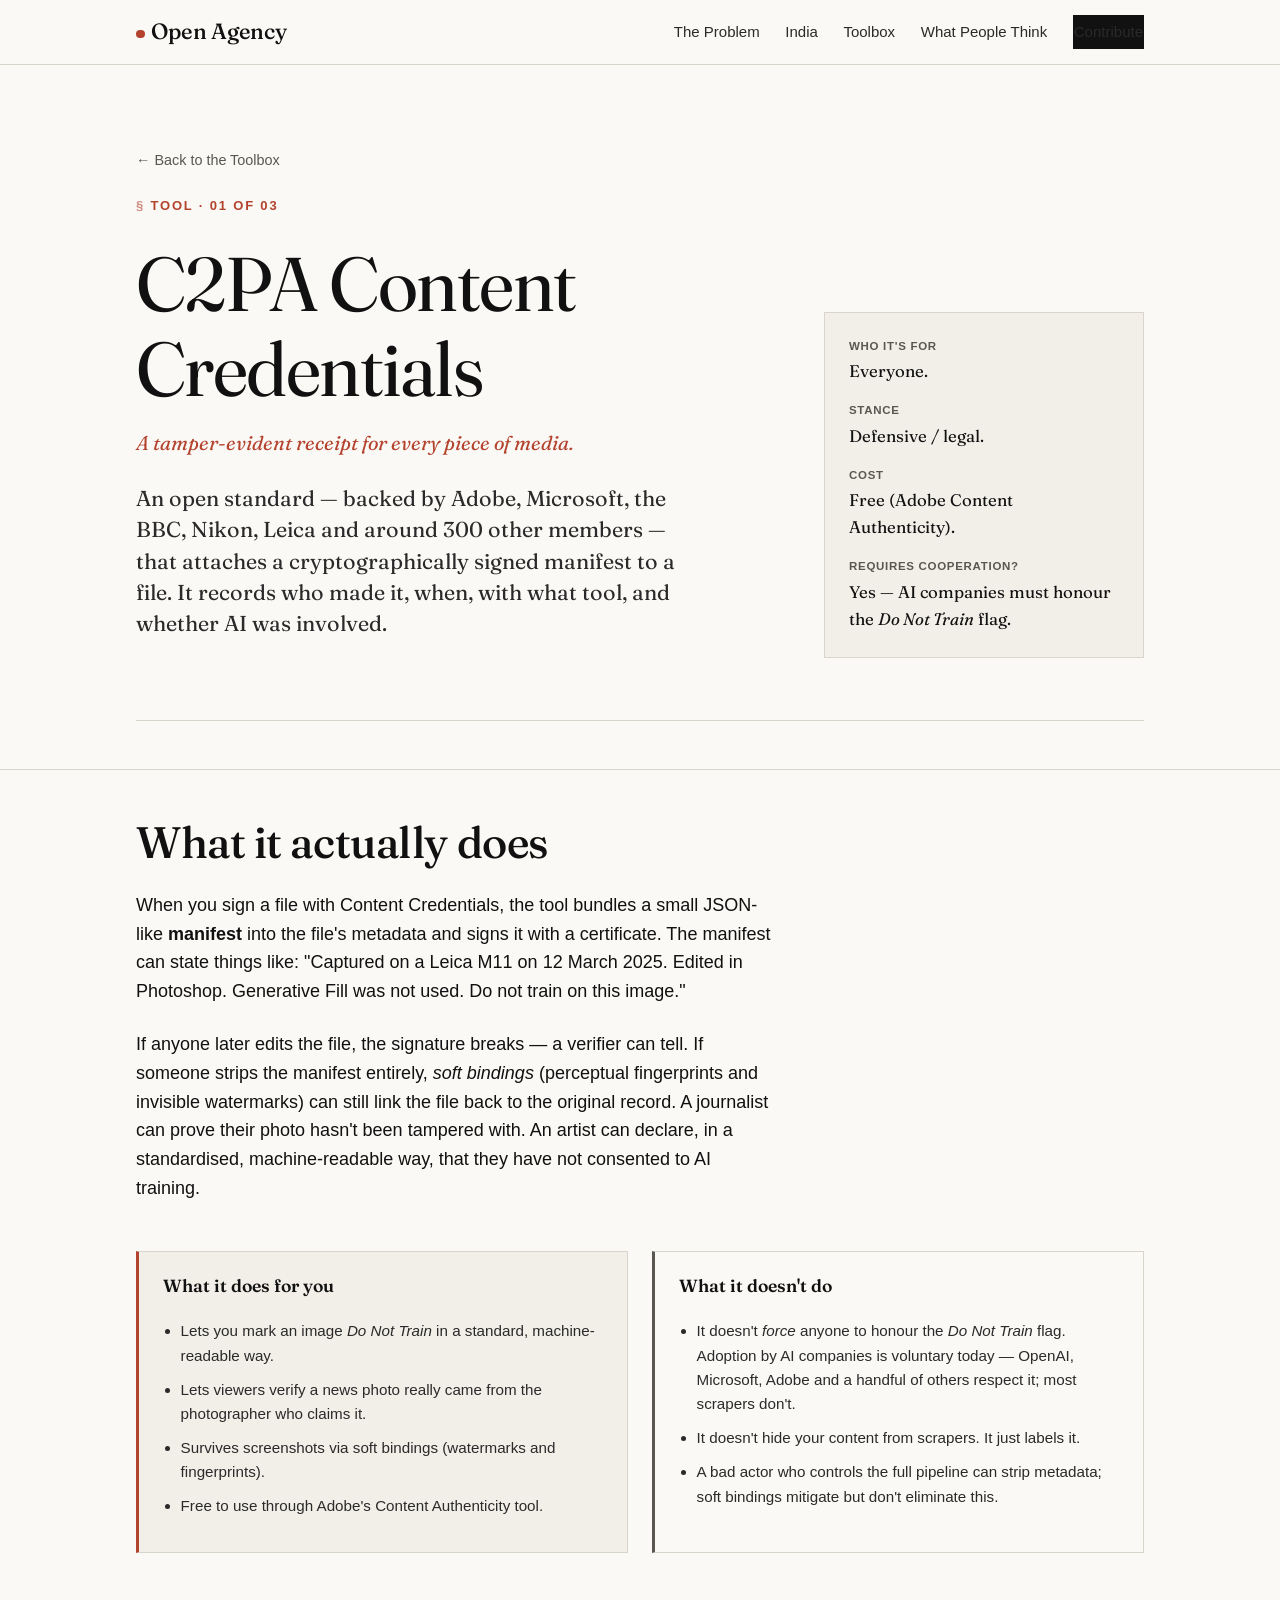
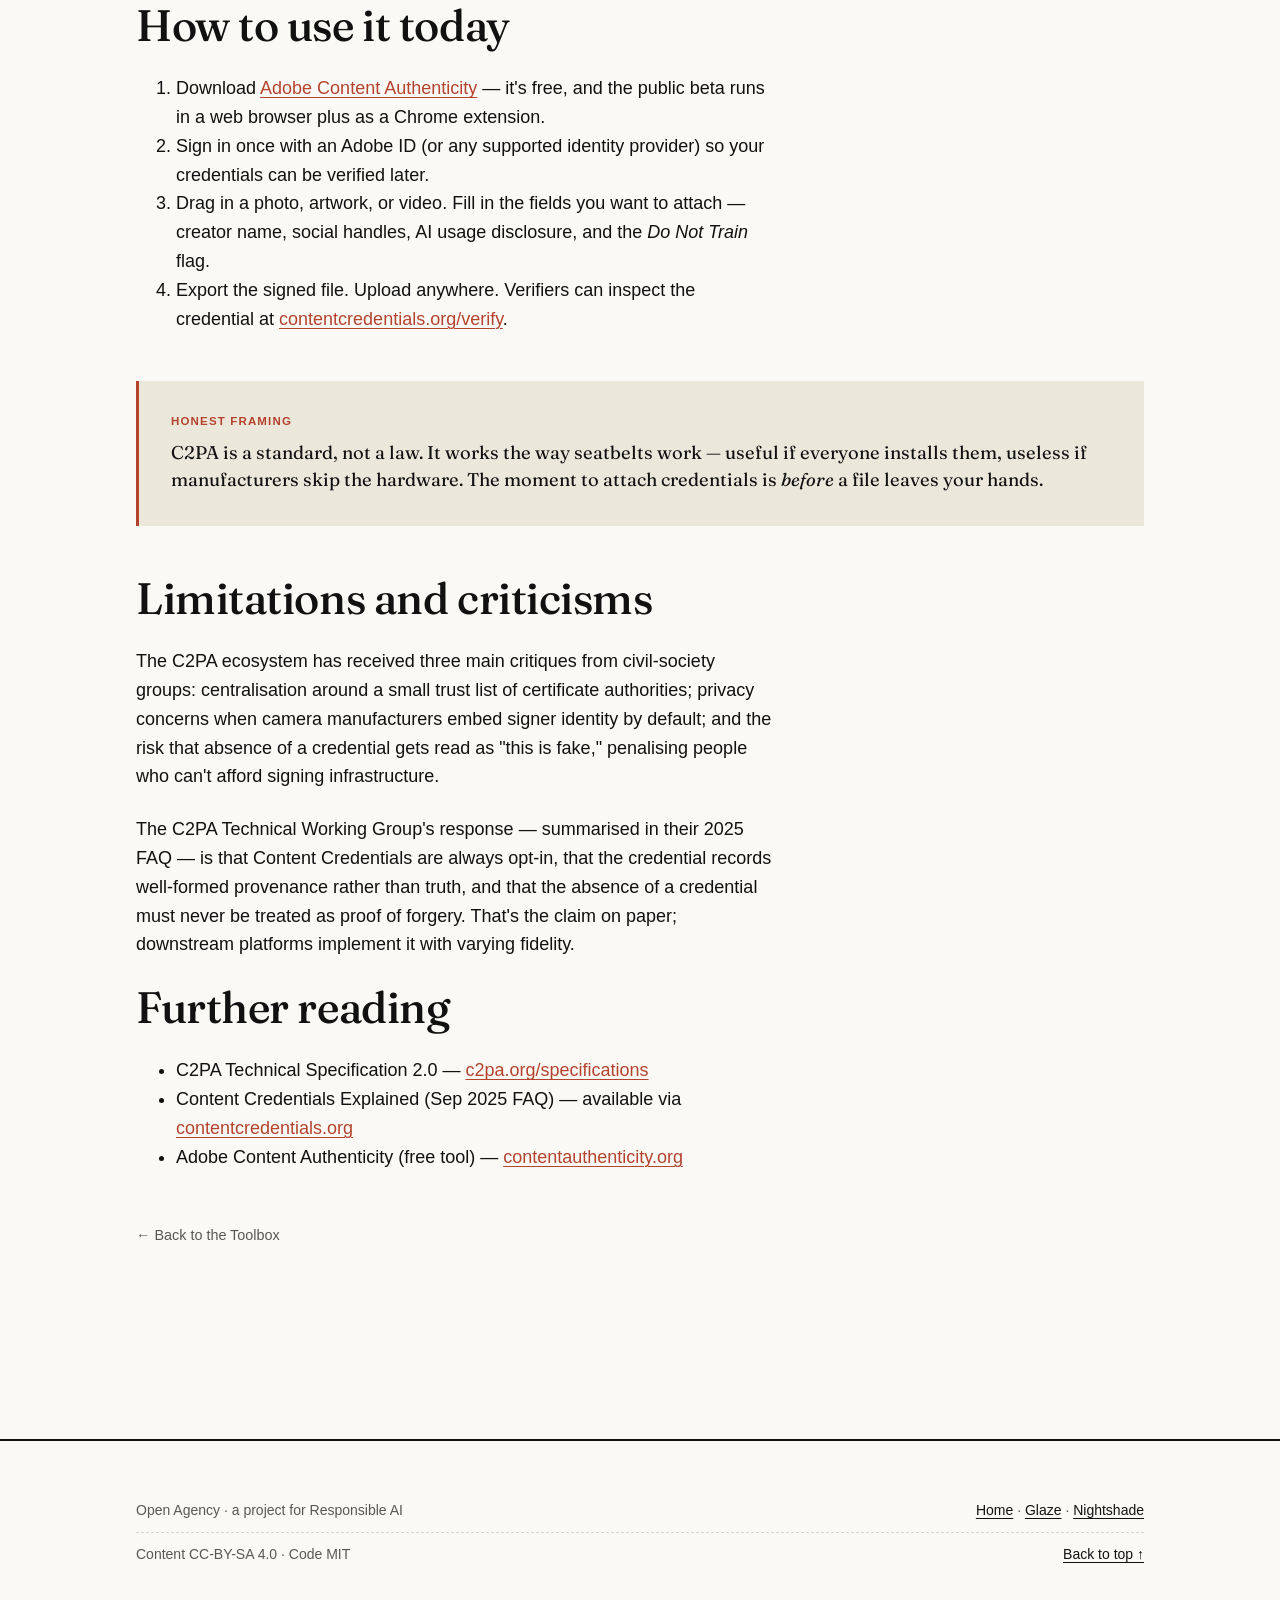
==== tools/c2pa.html @ 226316f7 "Website draft" ====
<!DOCTYPE html>
<html lang="en">
<head>
  <meta charset="UTF-8" />
  <meta name="viewport" content="width=device-width, initial-scale=1.0" />
  <title>C2PA — A tamper-evident receipt for every piece of media · Open Agency</title>
  <meta name="description" content="C2PA is an open standard for cryptographic content provenance. Here's what it does, what it doesn't, and how to use it." />
  <link rel="preconnect" href="https://fonts.googleapis.com" />
  <link rel="preconnect" href="https://fonts.gstatic.com" crossorigin />
  <link rel="stylesheet" href="https://fonts.googleapis.com/css2?family=Fraunces:ital,opsz,wght@0,9..144,300..700;1,9..144,300..700&display=swap" />
  <link rel="stylesheet" href="../assets/css/main.css" />
  <link rel="icon" href="data:image/svg+xml,%3Csvg xmlns='http://www.w3.org/2000/svg' viewBox='0 0 16 16'%3E%3Ccircle cx='8' cy='8' r='5' fill='%23B4432E'/%3E%3C/svg%3E" />
</head>
<body class="tool-page">
  <a href="#main" class="skip-link">Skip to main content</a>

  <header class="site-header">
    <div class="wrap">
      <a href="../index.html" class="logo">Open Agency</a>
      <nav class="site-nav" aria-label="Primary">
        <a href="../index.html#problem">The Problem</a>
        <a href="../index.html#india">India</a>
        <a href="../index.html#toolbox">Toolbox</a>
        <a href="../index.html#voices">What People Think</a>
        <a href="../index.html#contribute" class="btn">Contribute</a>
      </nav>
    </div>
  </header>

  <main id="main">
    <section class="hero">
      <div class="wrap">
        <a class="back-link" href="../index.html#toolbox">← Back to the Toolbox</a>

        <div class="tool-hero-grid">
          <div class="tool-hero">
            <p class="section-label">Tool · 01 of 03</p>
            <h1>C2PA Content Credentials</h1>
            <p class="tagline">A tamper-evident receipt for every piece of media.</p>
            <p class="sub">
              An open standard — backed by Adobe, Microsoft, the BBC, Nikon, Leica and around
              300 other members — that attaches a cryptographically signed manifest to a file.
              It records who made it, when, with what tool, and whether AI was involved.
            </p>
          </div>

          <dl class="meta">
            <dt>Who it's for</dt>
            <dd>Everyone.</dd>
            <dt>Stance</dt>
            <dd>Defensive / legal.</dd>
            <dt>Cost</dt>
            <dd>Free (Adobe Content Authenticity).</dd>
            <dt>Requires cooperation?</dt>
            <dd>Yes — AI companies must honour the <em>Do Not Train</em> flag.</dd>
          </dl>
        </div>
      </div>
    </section>

    <section class="section" style="padding-block: 3rem 4rem;">
      <div class="wrap">

        <h2>What it actually does</h2>
        <div class="prose">
          <p>
            When you sign a file with Content Credentials, the tool bundles a small JSON-like
            <strong>manifest</strong> into the file's metadata and signs it with a certificate.
            The manifest can state things like: "Captured on a Leica M11 on 12 March 2025. Edited
            in Photoshop. Generative Fill was not used. Do not train on this image."
          </p>
          <p>
            If anyone later edits the file, the signature breaks — a verifier can tell. If someone
            strips the manifest entirely, <em>soft bindings</em> (perceptual fingerprints and
            invisible watermarks) can still link the file back to the original record. A journalist
            can prove their photo hasn't been tampered with. An artist can declare, in a
            standardised, machine-readable way, that they have not consented to AI training.
          </p>
        </div>

        <div class="pros-cons">
          <section class="pros">
            <h4>What it does for you</h4>
            <ul>
              <li>Lets you mark an image <em>Do Not Train</em> in a standard, machine-readable way.</li>
              <li>Lets viewers verify a news photo really came from the photographer who claims it.</li>
              <li>Survives screenshots via soft bindings (watermarks and fingerprints).</li>
              <li>Free to use through Adobe's Content Authenticity tool.</li>
            </ul>
          </section>
          <section class="cons">
            <h4>What it doesn't do</h4>
            <ul>
              <li>It doesn't <em>force</em> anyone to honour the <em>Do Not Train</em> flag. Adoption by AI companies is voluntary today — OpenAI, Microsoft, Adobe and a handful of others respect it; most scrapers don't.</li>
              <li>It doesn't hide your content from scrapers. It just labels it.</li>
              <li>A bad actor who controls the full pipeline can strip metadata; soft bindings mitigate but don't eliminate this.</li>
            </ul>
          </section>
        </div>

        <h2 id="how" style="margin-top:3rem;">How to use it today</h2>
        <div class="prose">
          <ol>
            <li>
              Download <a href="https://contentauthenticity.org" rel="noopener">Adobe Content Authenticity</a>
              — it's free, and the public beta runs in a web browser plus as a Chrome extension.
            </li>
            <li>Sign in once with an Adobe ID (or any supported identity provider) so your credentials can be verified later.</li>
            <li>Drag in a photo, artwork, or video. Fill in the fields you want to attach — creator name, social handles, AI usage disclosure, and the <em>Do Not Train</em> flag.</li>
            <li>Export the signed file. Upload anywhere. Verifiers can inspect the credential at <a href="https://contentcredentials.org/verify" rel="noopener">contentcredentials.org/verify</a>.</li>
          </ol>
        </div>

        <div class="callout">
          <strong>Honest framing</strong>
          C2PA is a standard, not a law. It works the way seatbelts work — useful if everyone
          installs them, useless if manufacturers skip the hardware. The moment to attach
          credentials is <em>before</em> a file leaves your hands.
        </div>

        <h2>Limitations and criticisms</h2>
        <div class="prose">
          <p>
            The C2PA ecosystem has received three main critiques from civil-society groups:
            centralisation around a small trust list of certificate authorities; privacy concerns
            when camera manufacturers embed signer identity by default; and the risk that
            absence of a credential gets read as "this is fake," penalising people who can't
            afford signing infrastructure.
          </p>
          <p>
            The C2PA Technical Working Group's response — summarised in their 2025 FAQ — is
            that Content Credentials are always opt-in, that the credential records well-formed
            provenance rather than truth, and that the absence of a credential must never be
            treated as proof of forgery. That's the claim on paper; downstream platforms
            implement it with varying fidelity.
          </p>
        </div>

        <h2>Further reading</h2>
        <div class="prose">
          <ul>
            <li>C2PA Technical Specification 2.0 — <a href="https://c2pa.org/specifications/specifications/2.0/specs/C2PA_Specification.html" rel="noopener">c2pa.org/specifications</a></li>
            <li>Content Credentials Explained (Sep 2025 FAQ) — available via <a href="https://contentcredentials.org" rel="noopener">contentcredentials.org</a></li>
            <li>Adobe Content Authenticity (free tool) — <a href="https://contentauthenticity.org" rel="noopener">contentauthenticity.org</a></li>
          </ul>
        </div>

        <p style="margin-top:3rem;"><a class="back-link" href="../index.html#toolbox">← Back to the Toolbox</a></p>
      </div>
    </section>
  </main>

  <footer class="site-footer">
    <div class="wrap">
      <div>
        <span>Open Agency · a project for Responsible AI</span>
        <span><a href="../index.html">Home</a> · <a href="glaze.html">Glaze</a> · <a href="nightshade.html">Nightshade</a></span>
      </div>
      <div>
        <span>Content CC-BY-SA 4.0 · Code MIT</span>
        <a href="#">Back to top ↑</a>
      </div>
    </div>
  </footer>
</body>
</html>
---- assets/css/main.css ----
/* =========================================================
   Open Agency — main.css
   Paper-and-ink aesthetic. One accent. No gradients.
   ========================================================= */

/* ---------- Design tokens ---------- */
:root {
  --bg:           #FAF9F6;
  --ink:          #111111;
  --ink-soft:     #2a2a2a;
  --muted:        #5a5751;
  --rule:         #d9d5cd;
  --paper-2:      #F2EFE8;
  --paper-3:      #ECE7DB;

  --accent:       #B4432E;   /* muted red — commit */
  --accent-dark:  #8a3121;
  --accent-soft:  #f1dcd6;

  --ff-serif: "Fraunces", "EB Garamond", Georgia, "Times New Roman", serif;
  --ff-sans:  -apple-system, BlinkMacSystemFont, "Segoe UI", Roboto,
              "Helvetica Neue", Arial, sans-serif;
  --ff-mono:  ui-monospace, SFMono-Regular, Menlo, Consolas, monospace;

  --fs-body:   1.125rem;     /* 18px */
  --fs-small:  0.9375rem;
  --lh-body:   1.6;

  --maxw-prose: 40rem;
  --maxw-wide:  68rem;

  --s-1: .5rem;
  --s-2: 1rem;
  --s-3: 1.5rem;
  --s-4: 2rem;
  --s-5: 3rem;
  --s-6: 5rem;
  --s-7: 8rem;

  --radius: 2px;
  --border: 1px solid var(--rule);
}

/* ---------- Reset ---------- */
*, *::before, *::after { box-sizing: border-box; }
html { -webkit-text-size-adjust: 100%; scroll-behavior: smooth; }
@media (prefers-reduced-motion: reduce) { html { scroll-behavior: auto; } }
body { margin: 0; }
img, svg { display: block; max-width: 100%; height: auto; }
button { font: inherit; color: inherit; cursor: pointer; }
a { color: var(--accent); text-decoration: underline; text-underline-offset: 3px; text-decoration-thickness: 1px; }
a:hover { color: var(--accent-dark); text-decoration-thickness: 2px; }
:focus-visible { outline: 2px solid var(--accent); outline-offset: 3px; }

/* ---------- Base type ---------- */
body {
  background: var(--bg);
  color: var(--ink);
  font-family: var(--ff-sans);
  font-size: var(--fs-body);
  line-height: var(--lh-body);
  font-feature-settings: "kern", "liga", "ss01";
  -webkit-font-smoothing: antialiased;
  -moz-osx-font-smoothing: grayscale;
}

h1, h2, h3, h4 {
  font-family: var(--ff-serif);
  font-weight: 500;
  letter-spacing: -0.01em;
  line-height: 1.12;
  color: var(--ink);
  margin: 0 0 var(--s-3);
  text-wrap: balance;
}
h1 { font-size: clamp(2.5rem, 6vw, 4.75rem); font-weight: 400; letter-spacing: -0.02em; }
h2 { font-size: clamp(1.9rem, 3.5vw, 2.75rem); }
h3 { font-size: clamp(1.25rem, 2vw, 1.5rem); font-weight: 600; letter-spacing: 0; }
h4 { font-size: 1.0625rem; font-weight: 600; letter-spacing: 0.02em; text-transform: uppercase; color: var(--muted); }

p { margin: 0 0 var(--s-3); max-width: 40rem; }
p.lead {
  font-family: var(--ff-serif);
  font-size: clamp(1.25rem, 2.2vw, 1.5rem);
  line-height: 1.45;
  color: var(--ink-soft);
  font-weight: 400;
  max-width: 44rem;
}

strong { font-weight: 600; }
em { font-style: italic; }
small { font-size: var(--fs-small); color: var(--muted); }

blockquote {
  margin: var(--s-5) 0;
  padding: 0 0 0 var(--s-4);
  border-left: 3px solid var(--accent);
  font-family: var(--ff-serif);
  font-size: clamp(1.25rem, 2.4vw, 1.6rem);
  line-height: 1.35;
  font-style: italic;
  color: var(--ink);
  max-width: 44rem;
}
blockquote cite { display: block; margin-top: var(--s-2); font-size: var(--fs-small); font-style: normal; color: var(--muted); font-family: var(--ff-sans); }
blockquote cite::before { content: "— "; }

code, kbd, samp { font-family: var(--ff-mono); font-size: 0.95em; }
hr { border: 0; border-top: var(--border); margin: var(--s-6) 0; }

/* ---------- Layout ---------- */
.wrap { width: 100%; max-width: var(--maxw-wide); margin-inline: auto; padding-inline: clamp(1rem, 4vw, 2.5rem); }
.prose { max-width: var(--maxw-prose); }
.section { padding: var(--s-7) 0; border-top: var(--border); }
.section:first-of-type { border-top: 0; }
.section-label {
  font-family: var(--ff-sans);
  font-size: 0.8125rem;
  font-weight: 600;
  letter-spacing: 0.14em;
  text-transform: uppercase;
  color: var(--accent);
  margin-bottom: var(--s-3);
}
.section-label::before { content: "§ "; opacity: 0.6; }

/* ---------- Header ---------- */
.site-header {
  position: sticky; top: 0; z-index: 50;
  background: color-mix(in srgb, var(--bg) 94%, transparent);
  backdrop-filter: saturate(140%) blur(8px);
  -webkit-backdrop-filter: saturate(140%) blur(8px);
  border-bottom: var(--border);
}
.site-header .wrap { display: flex; align-items: center; justify-content: space-between; padding-block: .9rem; gap: var(--s-3); }
.logo {
  font-family: var(--ff-serif);
  font-size: 1.375rem;
  font-weight: 500;
  letter-spacing: -0.01em;
  color: var(--ink);
  text-decoration: none;
  display: inline-flex; align-items: baseline; gap: .4rem;
}
.logo::before {
  content: "";
  display: inline-block;
  width: .55rem; height: .55rem;
  background: var(--accent);
  transform: translateY(-1px);
  border-radius: 50%;
}
.site-nav { display: flex; align-items: center; gap: clamp(.8rem, 2vw, 1.6rem); }
.site-nav a {
  color: var(--ink-soft);
  text-decoration: none;
  font-size: 0.9375rem;
  font-weight: 500;
  padding: .25rem 0;
  position: relative;
}
.site-nav a:not(.btn):hover { color: var(--accent); }
.site-nav a:not(.btn):hover::after {
  content: ""; position: absolute; left: 0; right: 0; bottom: -2px;
  height: 1px; background: var(--accent);
}
.nav-toggle { display: none; background: none; border: 0; padding: .35rem; }
@media (max-width: 820px) {
  .site-nav a:not(.btn) { display: none; }
  .site-nav .btn { padding: .45rem .8rem; }
}

/* ---------- Buttons ---------- */
.btn {
  display: inline-flex; align-items: center; gap: .5rem;
  background: var(--ink);
  color: var(--bg);
  padding: .7rem 1.1rem;
  text-decoration: none;
  font-weight: 500;
  font-size: .95rem;
  border: 1px solid var(--ink);
  transition: background .15s, color .15s, transform .15s;
}
.btn:hover { background: var(--accent); border-color: var(--accent); color: var(--bg); }
.btn.ghost { background: transparent; color: var(--ink); }
.btn.ghost:hover { background: var(--ink); color: var(--bg); }
.btn .arrow { transition: transform .2s; }
.btn:hover .arrow { transform: translateX(3px); }

/* ---------- Hero ---------- */
.hero { padding: clamp(4rem, 10vh, 7rem) 0 var(--s-7); }
.hero-grid {
  display: grid;
  grid-template-columns: 1.2fr 1fr;
  gap: var(--s-6);
  align-items: center;
}
@media (max-width: 900px) {
  .hero-grid { grid-template-columns: 1fr; gap: var(--s-5); }
}
.hero h1 { margin-bottom: var(--s-4); }
.hero h1 em { color: var(--accent); font-style: italic; font-variation-settings: "opsz" 144; }
.hero .sub {
  font-family: var(--ff-serif);
  font-size: clamp(1.1rem, 2vw, 1.35rem);
  line-height: 1.45;
  color: var(--ink-soft);
  max-width: 34rem;
  margin-bottom: var(--s-4);
}
.hero-ctas { display: flex; gap: var(--s-2); flex-wrap: wrap; margin-top: var(--s-4); }

/* Hero visual: dissolving portrait */
.hero-visual {
  aspect-ratio: 4/5;
  width: 100%;
  position: relative;
  overflow: hidden;
  border: var(--border);
  background: var(--paper-2);
}
.hero-visual svg { width: 100%; height: 100%; }
.hero-caption {
  font-size: .8125rem;
  color: var(--muted);
  margin-top: var(--s-2);
  font-style: italic;
  text-align: right;
}

/* Micro-strip below the fold */
.microstrip {
  border-top: var(--border);
  padding: .9rem 0;
  font-size: .875rem;
  color: var(--muted);
  display: flex; justify-content: space-between; align-items: center; gap: var(--s-3);
  flex-wrap: wrap;
}
.microstrip a { color: var(--ink); }

/* ---------- Problem cards ---------- */
.cards {
  display: grid;
  grid-template-columns: repeat(auto-fit, minmax(280px, 1fr));
  gap: 0;
  margin-top: var(--s-5);
  border-top: var(--border);
  border-left: var(--border);
}
.card {
  padding: var(--s-4) var(--s-4);
  border-right: var(--border);
  border-bottom: var(--border);
  background: var(--bg);
  display: flex; flex-direction: column;
  min-height: 22rem;
}
.card .card-num {
  font-family: var(--ff-serif);
  font-size: .875rem;
  color: var(--accent);
  margin-bottom: var(--s-3);
  letter-spacing: 0.08em;
}
.card h3 { font-family: var(--ff-serif); font-size: 1.45rem; font-weight: 500; letter-spacing: -0.01em; text-transform: none; color: var(--ink); }
.card p { font-size: 1rem; line-height: 1.55; color: var(--ink-soft); }
.card .example {
  margin-top: auto;
  padding-top: var(--s-3);
  border-top: 1px dashed var(--rule);
  font-size: .875rem;
  color: var(--muted);
  font-style: italic;
}

/* ---------- India section ---------- */
.regtable-wrap { overflow-x: auto; margin-top: var(--s-4); border: var(--border); background: var(--bg); }
.regtable { width: 100%; border-collapse: collapse; font-size: .9375rem; }
.regtable th, .regtable td { padding: .85rem 1rem; text-align: left; vertical-align: top; border-bottom: var(--border); }
.regtable thead { background: var(--paper-2); }
.regtable th { font-family: var(--ff-sans); font-weight: 600; text-transform: uppercase; letter-spacing: 0.06em; font-size: .78rem; color: var(--muted); }
.regtable tr:last-child td { border-bottom: 0; }
.regtable td:first-child { font-family: var(--ff-serif); font-weight: 500; color: var(--ink); font-size: 1.05rem; }
.regtable .highlight { background: var(--accent-soft); }

.mini-cards { display: grid; grid-template-columns: repeat(auto-fit, minmax(240px, 1fr)); gap: var(--s-3); margin-top: var(--s-4); }
.mini-card { padding: var(--s-3); border: var(--border); background: var(--paper-2); }
.mini-card h4 { margin-bottom: .5rem; color: var(--accent); text-transform: none; letter-spacing: 0; font-family: var(--ff-serif); font-size: 1.05rem; font-weight: 600; }
.mini-card p { font-size: .9375rem; margin: 0; color: var(--ink-soft); }

/* ---------- Toolbox ---------- */
.tool-cards {
  display: grid;
  grid-template-columns: repeat(3, 1fr);
  gap: var(--s-3);
  margin-top: var(--s-5);
}
@media (max-width: 900px) { .tool-cards { grid-template-columns: 1fr; } }
.tool-card {
  background: var(--bg);
  border: var(--border);
  padding: var(--s-4);
  display: flex; flex-direction: column;
  min-height: 26rem;
  position: relative;
  text-decoration: none;
  color: var(--ink);
  transition: transform .2s, border-color .2s;
}
.tool-card:hover { transform: translateY(-2px); border-color: var(--accent); }
.tool-card .tool-name {
  font-family: var(--ff-serif);
  font-size: 1.75rem;
  font-weight: 500;
  margin: var(--s-3) 0 .5rem;
}
.tool-card .tagline { font-style: italic; color: var(--accent); margin-bottom: var(--s-3); font-family: var(--ff-serif); font-size: 1.05rem; line-height: 1.35; }
.tool-card p { font-size: .95rem; color: var(--ink-soft); flex: 1; }
.tool-card .read-more { margin-top: var(--s-3); font-weight: 500; color: var(--ink); text-decoration: none; display: inline-flex; align-items: center; gap: .35rem; }
.tool-card:hover .read-more { color: var(--accent); }
.tool-card .read-more .arrow { transition: transform .2s; }
.tool-card:hover .read-more .arrow { transform: translateX(3px); }
.tool-card .icon { width: 48px; height: 48px; color: var(--accent); }

/* Comparison table */
.compare-wrap { overflow-x: auto; margin-top: var(--s-5); border: var(--border); background: var(--bg); }
.compare { width: 100%; border-collapse: collapse; font-size: .9375rem; min-width: 640px; }
.compare th, .compare td { padding: .85rem 1rem; text-align: left; border-bottom: var(--border); vertical-align: top; }
.compare thead { background: var(--paper-2); }
.compare th:first-child { background: var(--bg); }
.compare th { font-family: var(--ff-serif); font-size: 1.05rem; font-weight: 500; color: var(--ink); }
.compare td:first-child, .compare th:first-child { font-weight: 600; color: var(--muted); font-family: var(--ff-sans); font-size: .8125rem; text-transform: uppercase; letter-spacing: 0.06em; }
.compare tr:last-child td { border-bottom: 0; }

/* ---------- Simulator ---------- */
.sim {
  margin-top: var(--s-5);
  border: var(--border);
  background: var(--bg);
}
.sim-panels { display: grid; grid-template-columns: 1fr 1fr; gap: 0; }
@media (max-width: 760px) { .sim-panels { grid-template-columns: 1fr; } }
.sim-panel { padding: var(--s-3); border-right: var(--border); }
.sim-panel:last-child { border-right: 0; border-left: var(--border); margin-left: -1px; }
@media (max-width: 760px) {
  .sim-panel { border-right: 0; border-bottom: var(--border); }
  .sim-panel:last-child { border-bottom: 0; border-left: 0; margin-left: 0; }
}
.sim-panel h3 {
  font-family: var(--ff-sans);
  font-size: .8125rem;
  font-weight: 700;
  text-transform: uppercase;
  letter-spacing: 0.1em;
  color: var(--muted);
  margin-bottom: var(--s-2);
}
.sim-panel.protected h3 { color: var(--accent); }
.sim-canvas-wrap {
  aspect-ratio: 1/1;
  background: var(--paper-3);
  position: relative;
  overflow: hidden;
  border: 1px solid var(--rule);
}
.sim-canvas-wrap canvas { width: 100%; height: 100%; display: block; }
.sim-terminal {
  margin-top: var(--s-2);
  background: #0e0e0e;
  color: #d5d3cc;
  padding: .85rem 1rem;
  font-family: var(--ff-mono);
  font-size: .8125rem;
  line-height: 1.55;
  min-height: 9rem;
  border: 1px solid #2a2a28;
}
.sim-terminal .prompt { color: #6a8f75; }
.sim-terminal .ok { color: #9ad28e; }
.sim-terminal .warn { color: #e8b260; }
.sim-terminal .bad { color: #e67a6a; }
.sim-terminal .mute { color: #7a7870; }
.sim-terminal .flag {
  display: inline-block; padding: 1px 6px;
  background: #2a2a28; border-radius: 2px;
  margin-right: .3rem;
}
.sim-controls {
  padding: var(--s-3);
  border-top: var(--border);
  display: flex; gap: var(--s-2); flex-wrap: wrap; align-items: center;
  background: var(--paper-2);
}
.sim-controls .sim-note { margin-left: auto; font-size: .8125rem; color: var(--muted); font-style: italic; }
.sim-controls input[type="file"] {
  font: inherit; font-size: .875rem;
}
.sim-controls input[type="file"]::file-selector-button {
  background: var(--bg); color: var(--ink);
  border: 1px solid var(--ink);
  padding: .5rem .9rem;
  margin-right: .75rem;
  cursor: pointer;
  font-family: inherit;
}
.sim-controls input[type="file"]::file-selector-button:hover { background: var(--ink); color: var(--bg); }

/* ---------- Survey / stats ---------- */
.stat-grid {
  display: grid;
  grid-template-columns: repeat(3, 1fr);
  gap: 0;
  margin-top: var(--s-5);
  border-top: var(--border);
  border-left: var(--border);
}
@media (max-width: 780px) { .stat-grid { grid-template-columns: repeat(2, 1fr); } }
@media (max-width: 460px) { .stat-grid { grid-template-columns: 1fr; } }
.stat {
  padding: var(--s-4);
  border-right: var(--border);
  border-bottom: var(--border);
}
.stat .num {
  font-family: var(--ff-serif);
  font-size: clamp(3rem, 7vw, 5rem);
  font-weight: 300;
  line-height: 1;
  color: var(--accent);
  letter-spacing: -0.03em;
}
.stat .num .pct { font-size: 0.55em; color: var(--accent-dark); margin-left: 2px; }
.stat .desc { margin-top: var(--s-2); font-size: .95rem; color: var(--ink-soft); max-width: none; }

.quotes { display: grid; grid-template-columns: repeat(auto-fit, minmax(280px, 1fr)); gap: var(--s-4); margin-top: var(--s-5); }
.quotes blockquote { margin: 0; padding: var(--s-3); border-left: 2px solid var(--accent); background: var(--paper-2); font-size: 1.1rem; }

details.methodology {
  margin-top: var(--s-5);
  border: var(--border);
  padding: 0 var(--s-3);
}
details.methodology summary {
  padding: var(--s-3) 0;
  cursor: pointer;
  font-weight: 500;
  list-style: none;
  display: flex; align-items: center; justify-content: space-between;
}
details.methodology summary::-webkit-details-marker { display: none; }
details.methodology summary::after { content: "+"; font-size: 1.4rem; line-height: 1; }
details.methodology[open] summary::after { content: "−"; }
details.methodology[open] { padding-bottom: var(--s-3); }

/* ---------- Contribute ---------- */
.contrib-cols { display: grid; grid-template-columns: repeat(3, 1fr); gap: 0; margin-top: var(--s-5); border-left: var(--border); border-top: var(--border); }
@media (max-width: 780px) { .contrib-cols { grid-template-columns: 1fr; } }
.contrib-col { padding: var(--s-4); border-right: var(--border); border-bottom: var(--border); }
.contrib-col h3 {
  font-family: var(--ff-serif);
  font-size: 1.35rem; font-weight: 500;
  color: var(--ink); text-transform: none; letter-spacing: -0.01em;
  display: flex; align-items: baseline; gap: .6rem;
}
.contrib-col h3 .num { color: var(--accent); font-size: 1rem; }
.contrib-col p { font-size: .95rem; color: var(--ink-soft); }

.contrib-cta { text-align: center; margin-top: var(--s-5); }
.contrib-cta .btn { padding: 1rem 2rem; font-size: 1.05rem; }
.smallprint { text-align: center; font-size: .8125rem; color: var(--muted); margin-top: var(--s-3); font-style: italic; }

/* ---------- Footer ---------- */
.site-footer {
  border-top: 2px solid var(--ink);
  padding: var(--s-5) 0 var(--s-4);
  margin-top: var(--s-6);
  background: var(--bg);
}
.site-footer .wrap > div { padding: .65rem 0; border-bottom: 1px dashed var(--rule); font-size: .875rem; color: var(--muted); display: flex; gap: var(--s-3); flex-wrap: wrap; justify-content: space-between; }
.site-footer .wrap > div:last-child { border-bottom: 0; }
.site-footer a { color: var(--ink); }

/* ---------- Tool deep-dive page chrome ---------- */
.tool-page .hero { padding-block: var(--s-6) var(--s-5); }
.tool-page .tool-hero-grid {
  display: grid; grid-template-columns: 2fr 1fr; gap: var(--s-5); align-items: end;
  border-bottom: var(--border); padding-bottom: var(--s-5);
}
@media (max-width: 800px) { .tool-page .tool-hero-grid { grid-template-columns: 1fr; } }
.tool-page .tool-hero h1 { margin-bottom: var(--s-2); }
.tool-page .tool-hero .tagline { font-style: italic; color: var(--accent); font-family: var(--ff-serif); font-size: 1.25rem; margin-bottom: var(--s-3); }
.tool-page .meta { font-size: .875rem; color: var(--muted); border: var(--border); padding: var(--s-3); background: var(--paper-2); }
.tool-page .meta dt { font-weight: 600; text-transform: uppercase; letter-spacing: 0.06em; font-size: .72rem; color: var(--muted); margin-top: var(--s-2); }
.tool-page .meta dt:first-of-type { margin-top: 0; }
.tool-page .meta dd { margin: .2rem 0 0; font-family: var(--ff-serif); font-size: 1.05rem; color: var(--ink); }

.pros-cons { display: grid; grid-template-columns: 1fr 1fr; gap: var(--s-3); margin: var(--s-5) 0; }
@media (max-width: 720px) { .pros-cons { grid-template-columns: 1fr; } }
.pros-cons section { padding: var(--s-3); border: var(--border); }
.pros-cons .pros { border-left: 3px solid var(--accent); background: var(--paper-2); }
.pros-cons .cons { border-left: 3px solid var(--muted); background: var(--bg); }
.pros-cons h4 { text-transform: none; letter-spacing: 0; font-family: var(--ff-serif); font-size: 1.1rem; color: var(--ink); }
.pros-cons ul { padding-left: 1.1rem; margin: 0; }
.pros-cons li { margin-bottom: .6rem; font-size: .95rem; color: var(--ink-soft); }

.callout {
  margin: var(--s-5) 0;
  padding: var(--s-4);
  background: var(--paper-3);
  border-left: 3px solid var(--accent);
  font-family: var(--ff-serif);
  font-size: 1.15rem;
  line-height: 1.5;
}
.callout strong { font-family: var(--ff-sans); font-size: .72rem; text-transform: uppercase; letter-spacing: 0.1em; color: var(--accent); display: block; margin-bottom: .5rem; font-weight: 700; }

.back-link { display: inline-flex; align-items: center; gap: .4rem; font-size: .9rem; color: var(--muted); text-decoration: none; margin-bottom: var(--s-3); }
.back-link:hover { color: var(--accent); }

/* ---------- Accessibility helpers ---------- */
.visually-hidden {
  position: absolute; width: 1px; height: 1px; padding: 0; margin: -1px;
  overflow: hidden; clip: rect(0,0,0,0); white-space: nowrap; border: 0;
}
.skip-link {
  position: absolute; left: -9999px; top: 0;
  background: var(--ink); color: var(--bg); padding: .6rem 1rem; z-index: 100;
}
.skip-link:focus { left: .5rem; top: .5rem; }

/* ---------- Reveal-on-scroll (progressive enhancement) ---------- */
@media (prefers-reduced-motion: no-preference) {
  .reveal { opacity: 0; transform: translateY(12px); transition: opacity .6s ease, transform .6s ease; }
  .reveal.in { opacity: 1; transform: none; }
}
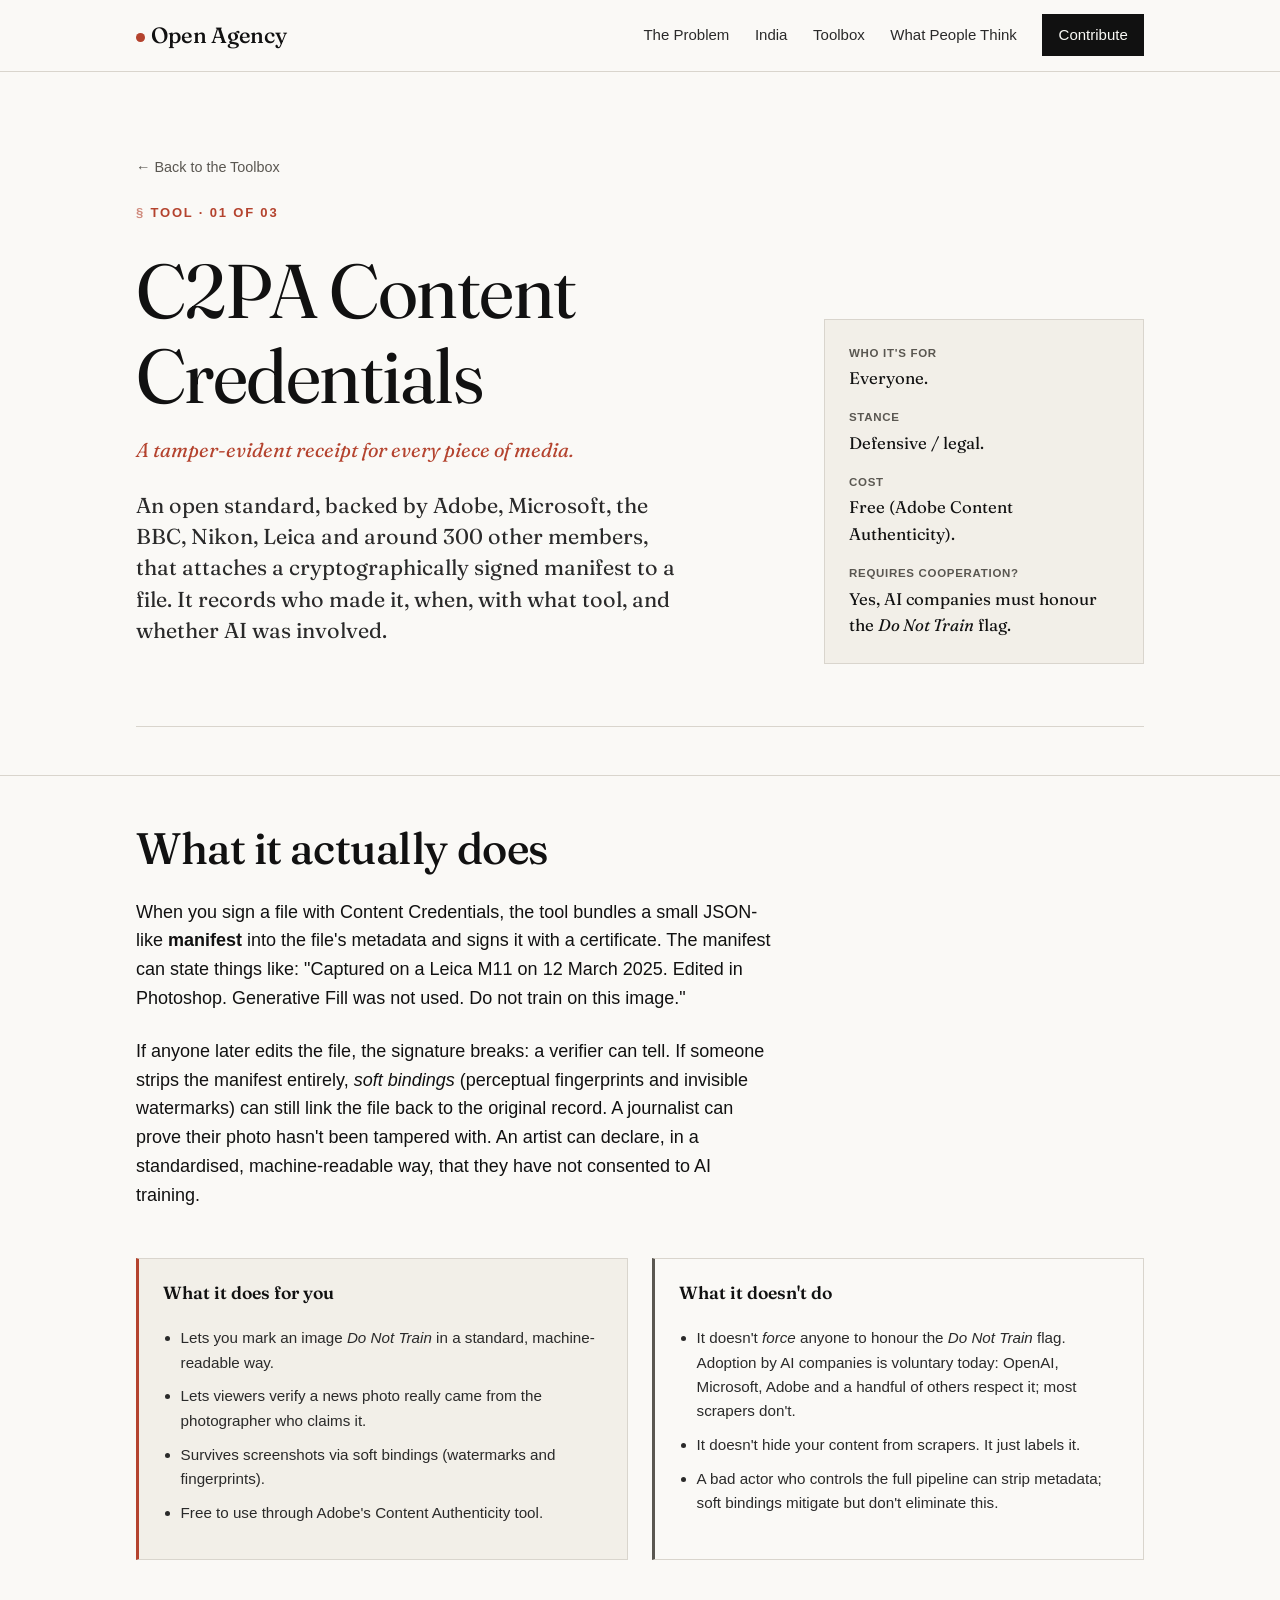
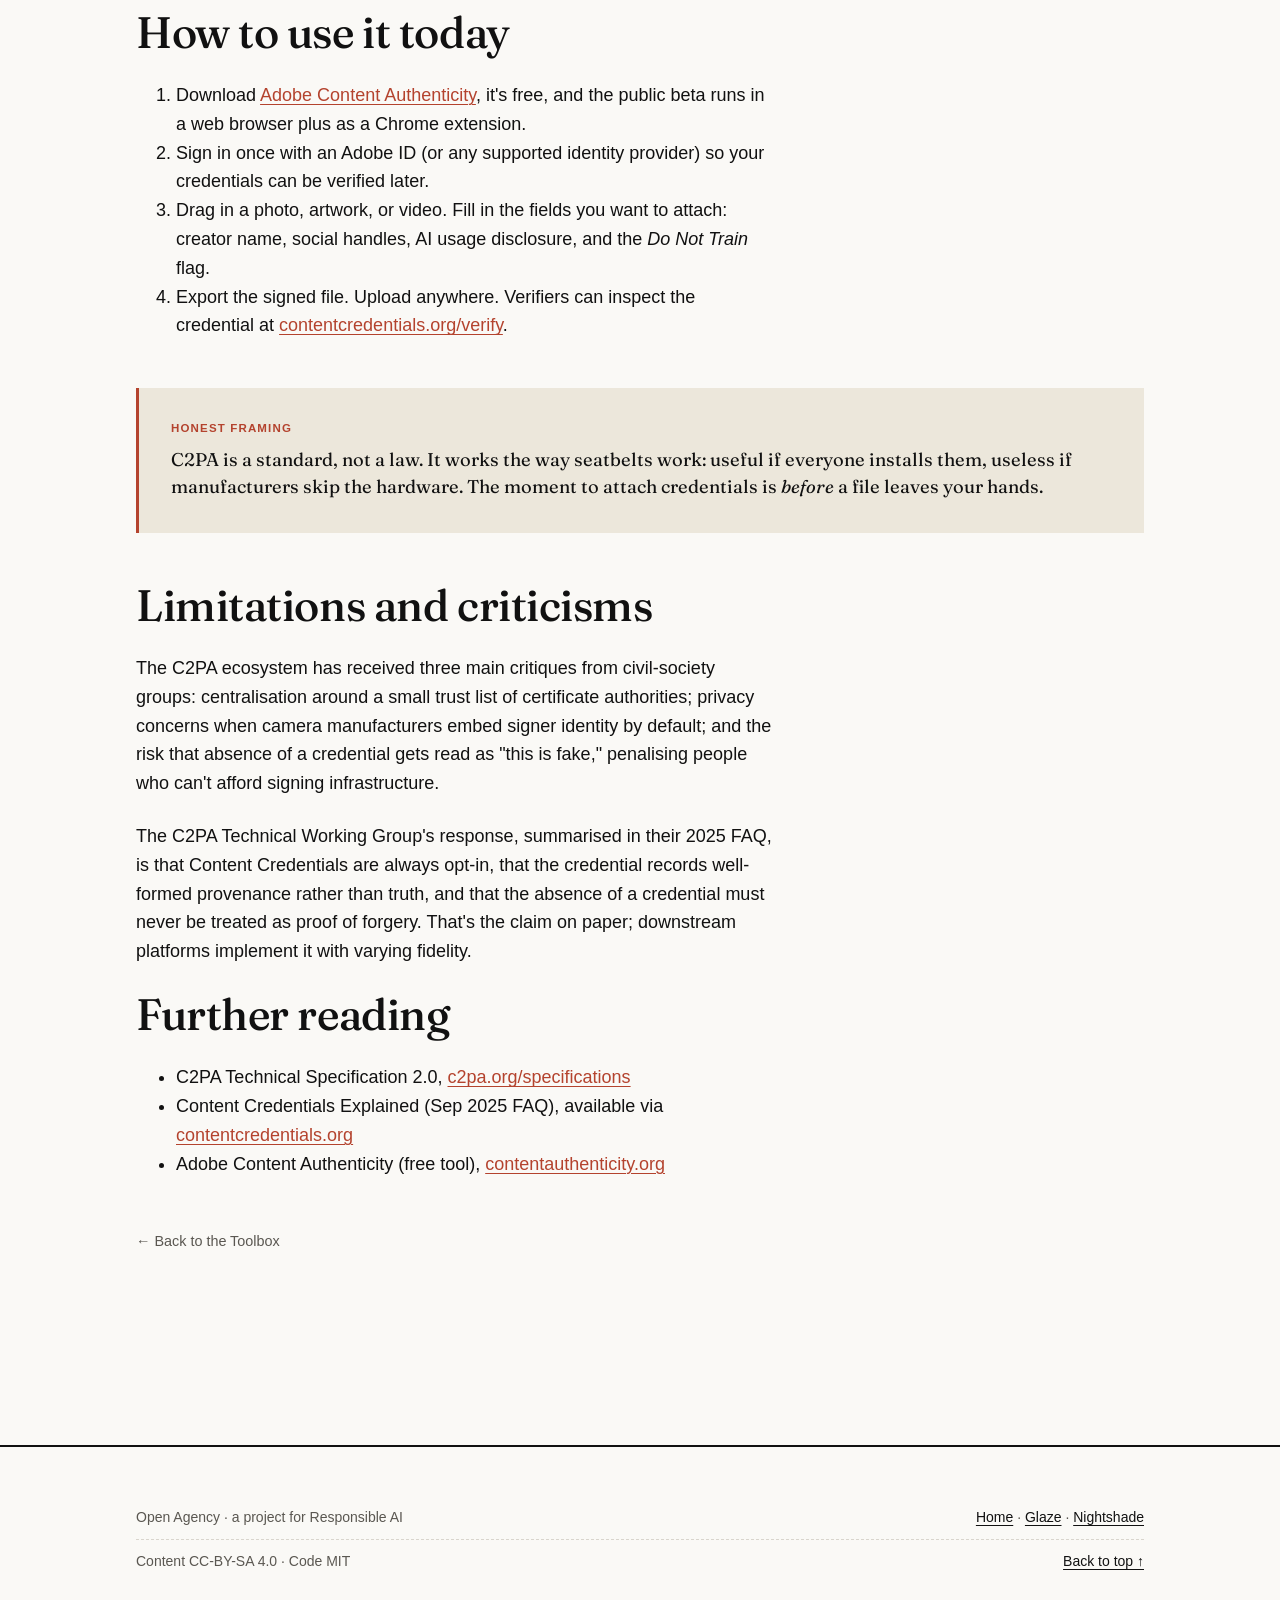
==== commit 1782a6cc: "Redirect" ====
--- a/tools/c2pa.html
+++ b/tools/c2pa.html
@@ -3,7 +3,7 @@
 <head>
   <meta charset="UTF-8" />
   <meta name="viewport" content="width=device-width, initial-scale=1.0" />
-  <title>C2PA — A tamper-evident receipt for every piece of media · Open Agency</title>
+  <title>C2PA</title>
   <meta name="description" content="C2PA is an open standard for cryptographic content provenance. Here's what it does, what it doesn't, and how to use it." />
   <link rel="preconnect" href="https://fonts.googleapis.com" />
   <link rel="preconnect" href="https://fonts.gstatic.com" crossorigin />
@@ -38,8 +38,8 @@
             <h1>C2PA Content Credentials</h1>
             <p class="tagline">A tamper-evident receipt for every piece of media.</p>
             <p class="sub">
-              An open standard — backed by Adobe, Microsoft, the BBC, Nikon, Leica and around
-              300 other members — that attaches a cryptographically signed manifest to a file.
+              An open standard, backed by Adobe, Microsoft, the BBC, Nikon, Leica and around
+              300 other members, that attaches a cryptographically signed manifest to a file.
               It records who made it, when, with what tool, and whether AI was involved.
             </p>
           </div>
@@ -52,7 +52,7 @@
             <dt>Cost</dt>
             <dd>Free (Adobe Content Authenticity).</dd>
             <dt>Requires cooperation?</dt>
-            <dd>Yes — AI companies must honour the <em>Do Not Train</em> flag.</dd>
+            <dd>Yes, AI companies must honour the <em>Do Not Train</em> flag.</dd>
           </dl>
         </div>
       </div>
@@ -70,7 +70,7 @@
             in Photoshop. Generative Fill was not used. Do not train on this image."
           </p>
           <p>
-            If anyone later edits the file, the signature breaks — a verifier can tell. If someone
+            If anyone later edits the file, the signature breaks: a verifier can tell. If someone
             strips the manifest entirely, <em>soft bindings</em> (perceptual fingerprints and
             invisible watermarks) can still link the file back to the original record. A journalist
             can prove their photo hasn't been tampered with. An artist can declare, in a
@@ -91,7 +91,7 @@
           <section class="cons">
             <h4>What it doesn't do</h4>
             <ul>
-              <li>It doesn't <em>force</em> anyone to honour the <em>Do Not Train</em> flag. Adoption by AI companies is voluntary today — OpenAI, Microsoft, Adobe and a handful of others respect it; most scrapers don't.</li>
+              <li>It doesn't <em>force</em> anyone to honour the <em>Do Not Train</em> flag. Adoption by AI companies is voluntary today: OpenAI, Microsoft, Adobe and a handful of others respect it; most scrapers don't.</li>
               <li>It doesn't hide your content from scrapers. It just labels it.</li>
               <li>A bad actor who controls the full pipeline can strip metadata; soft bindings mitigate but don't eliminate this.</li>
             </ul>
@@ -102,18 +102,18 @@
         <div class="prose">
           <ol>
             <li>
-              Download <a href="https://contentauthenticity.org" rel="noopener">Adobe Content Authenticity</a>
-              — it's free, and the public beta runs in a web browser plus as a Chrome extension.
+              Download <a href="https://contentauthenticity.org" target="_blank" rel="noopener">Adobe Content Authenticity</a>,
+              it's free, and the public beta runs in a web browser plus as a Chrome extension.
             </li>
             <li>Sign in once with an Adobe ID (or any supported identity provider) so your credentials can be verified later.</li>
-            <li>Drag in a photo, artwork, or video. Fill in the fields you want to attach — creator name, social handles, AI usage disclosure, and the <em>Do Not Train</em> flag.</li>
-            <li>Export the signed file. Upload anywhere. Verifiers can inspect the credential at <a href="https://contentcredentials.org/verify" rel="noopener">contentcredentials.org/verify</a>.</li>
+            <li>Drag in a photo, artwork, or video. Fill in the fields you want to attach: creator name, social handles, AI usage disclosure, and the <em>Do Not Train</em> flag.</li>
+            <li>Export the signed file. Upload anywhere. Verifiers can inspect the credential at <a href="https://contentcredentials.org/verify" target="_blank" rel="noopener">contentcredentials.org/verify</a>.</li>
           </ol>
         </div>
 
         <div class="callout">
           <strong>Honest framing</strong>
-          C2PA is a standard, not a law. It works the way seatbelts work — useful if everyone
+          C2PA is a standard, not a law. It works the way seatbelts work: useful if everyone
           installs them, useless if manufacturers skip the hardware. The moment to attach
           credentials is <em>before</em> a file leaves your hands.
         </div>
@@ -128,7 +128,7 @@
             afford signing infrastructure.
           </p>
           <p>
-            The C2PA Technical Working Group's response — summarised in their 2025 FAQ — is
+            The C2PA Technical Working Group's response, summarised in their 2025 FAQ, is
             that Content Credentials are always opt-in, that the credential records well-formed
             provenance rather than truth, and that the absence of a credential must never be
             treated as proof of forgery. That's the claim on paper; downstream platforms
@@ -139,9 +139,9 @@
         <h2>Further reading</h2>
         <div class="prose">
           <ul>
-            <li>C2PA Technical Specification 2.0 — <a href="https://c2pa.org/specifications/specifications/2.0/specs/C2PA_Specification.html" rel="noopener">c2pa.org/specifications</a></li>
-            <li>Content Credentials Explained (Sep 2025 FAQ) — available via <a href="https://contentcredentials.org" rel="noopener">contentcredentials.org</a></li>
-            <li>Adobe Content Authenticity (free tool) — <a href="https://contentauthenticity.org" rel="noopener">contentauthenticity.org</a></li>
+            <li>C2PA Technical Specification 2.0, <a href="https://c2pa.org/specifications/specifications/2.0/specs/C2PA_Specification.html" target="_blank" rel="noopener">c2pa.org/specifications</a></li>
+            <li>Content Credentials Explained (Sep 2025 FAQ), available via <a href="https://contentcredentials.org" target="_blank" rel="noopener">contentcredentials.org</a></li>
+            <li>Adobe Content Authenticity (free tool), <a href="https://contentauthenticity.org" target="_blank" rel="noopener">contentauthenticity.org</a></li>
           </ul>
         </div>
 
--- a/assets/css/main.css
+++ b/assets/css/main.css
@@ -160,6 +160,8 @@
   padding: .25rem 0;
   position: relative;
 }
+.site-nav a.btn { color: var(--bg); padding: .5rem .95rem; }
+.site-nav a.btn:hover { color: var(--bg); }
 .site-nav a:not(.btn):hover { color: var(--accent); }
 .site-nav a:not(.btn):hover::after {
   content: ""; position: absolute; left: 0; right: 0; bottom: -2px;
@@ -408,52 +410,138 @@
 }
 .sim-controls input[type="file"]::file-selector-button:hover { background: var(--ink); color: var(--bg); }
 
-/* ---------- Survey / stats ---------- */
-.stat-grid {
+.insights {
   display: grid;
-  grid-template-columns: repeat(3, 1fr);
-  gap: 0;
-  margin-top: var(--s-5);
-  border-top: var(--border);
-  border-left: var(--border);
-}
-@media (max-width: 780px) { .stat-grid { grid-template-columns: repeat(2, 1fr); } }
-@media (max-width: 460px) { .stat-grid { grid-template-columns: 1fr; } }
-.stat {
-  padding: var(--s-4);
-  border-right: var(--border);
-  border-bottom: var(--border);
-}
-.stat .num {
-  font-family: var(--ff-serif);
-  font-size: clamp(3rem, 7vw, 5rem);
-  font-weight: 300;
+  grid-template-columns: repeat(auto-fit, minmax(340px, 1fr));
+  gap: 1.5rem;
+  margin: 2.5rem 0;
+}
+
+.insight {
+  padding: 2rem;
+  border: 1px solid var(--border, rgba(0,0,0,.08));
+  border-radius: 12px;
+  background: var(--surface, #fff);
+  transition: transform .2s ease, border-color .2s ease;
+}
+
+.insight:hover {
+  transform: translateY(-2px);
+  border-color: var(--accent, #000);
+}
+
+.insight-num-pair {
+  display: flex;
+  align-items: flex-end;
+  gap: 1rem;
+  margin-bottom: 1.25rem;
+  flex-wrap: wrap;
+}
+
+.stat-block {
+  display: flex;
+  flex-direction: column;
+  gap: .35rem;
+}
+
+.insight .num-xl {
+  font-size: clamp(2.5rem, 5vw, 3.5rem);
+  font-weight: 700;
   line-height: 1;
+  letter-spacing: -0.02em;
+  color: var(--accent, #000);
+}
+
+.insight .num-xl .pct {
+  font-size: .5em;
+  font-weight: 500;
+  margin-left: .1em;
+  color: var(--muted, #666);
+}
+
+.insight .stat-source {
+  font-size: .7rem;
+  text-transform: uppercase;
+  letter-spacing: 0.08em;
+  color: var(--muted, #666);
+  font-weight: 600;
+}
+
+.insight .vs {
+  font-size: .95rem;
+  color: var(--muted, #666);
+  font-style: italic;
+  padding-bottom: .6rem;
+  align-self: center;
+}
+
+.insight h3 {
+  font-size: 1.25rem;
+  margin: 0 0 .75rem;
+  line-height: 1.3;
+}
+
+.insight p {
+  margin: 0;
+  color: var(--muted, #444);
+  line-height: 1.65;
+}
+
+.insight p em {
+  font-style: italic;
+  color: var(--accent, #000);
+  font-weight: 500;
+}
+
+/* ---------- References / bibliography ---------- */
+.refs {
+  margin-top: var(--s-4);
+  padding-left: 1.75rem;
+  max-width: 48rem;
+  font-size: .95rem;
+  line-height: 1.55;
+  color: var(--ink-soft);
+}
+.refs li {
+  margin-bottom: var(--s-2);
+  padding-left: .25rem;
+}
+.refs li::marker {
   color: var(--accent);
-  letter-spacing: -0.03em;
-}
-.stat .num .pct { font-size: 0.55em; color: var(--accent-dark); margin-left: 2px; }
-.stat .desc { margin-top: var(--s-2); font-size: .95rem; color: var(--ink-soft); max-width: none; }
-
-.quotes { display: grid; grid-template-columns: repeat(auto-fit, minmax(280px, 1fr)); gap: var(--s-4); margin-top: var(--s-5); }
-.quotes blockquote { margin: 0; padding: var(--s-3); border-left: 2px solid var(--accent); background: var(--paper-2); font-size: 1.1rem; }
-
-details.methodology {
-  margin-top: var(--s-5);
-  border: var(--border);
-  padding: 0 var(--s-3);
-}
-details.methodology summary {
-  padding: var(--s-3) 0;
-  cursor: pointer;
-  font-weight: 500;
-  list-style: none;
-  display: flex; align-items: center; justify-content: space-between;
-}
-details.methodology summary::-webkit-details-marker { display: none; }
-details.methodology summary::after { content: "+"; font-size: 1.4rem; line-height: 1; }
-details.methodology[open] summary::after { content: "−"; }
-details.methodology[open] { padding-bottom: var(--s-3); }
+  font-family: var(--ff-serif);
+  font-weight: 600;
+}
+.refs li a {
+  color: var(--ink);
+  text-decoration: underline;
+  text-decoration-color: var(--rule);
+  text-underline-offset: 3px;
+}
+.refs li a:hover {
+  color: var(--accent);
+  text-decoration-color: var(--accent);
+}
+.refs li:target {
+  background: var(--accent-soft);
+  padding: .35rem .5rem;
+  margin-left: -.5rem;
+}
+
+.ref {
+  font-size: .72em;
+  line-height: 0;
+  vertical-align: super;
+  margin-left: .12em;
+}
+.ref a {
+  color: var(--accent);
+  font-weight: 600;
+  text-decoration: none;
+}
+.ref a:hover {
+  text-decoration: underline;
+  text-decoration-thickness: 1px;
+}
 
 /* ---------- Contribute ---------- */
 .contrib-cols { display: grid; grid-template-columns: repeat(3, 1fr); gap: 0; margin-top: var(--s-5); border-left: var(--border); border-top: var(--border); }
@@ -517,6 +605,27 @@
 }
 .callout strong { font-family: var(--ff-sans); font-size: .72rem; text-transform: uppercase; letter-spacing: 0.1em; color: var(--accent); display: block; margin-bottom: .5rem; font-weight: 700; }
 
+/* ---------- Figure plate (full-bleed illustration) ---------- */
+.plate {
+  margin: var(--s-5) 0;
+  padding: 0;
+}
+.plate img {
+  width: 100%;
+  height: auto;
+  display: block;
+  border-radius: var(--radius);
+}
+.plate figcaption {
+  margin-top: var(--s-2);
+  font-family: var(--ff-serif);
+  font-size: var(--fs-small);
+  font-style: italic;
+  color: var(--muted);
+  max-width: 44rem;
+  line-height: 1.5;
+}
+
 .back-link { display: inline-flex; align-items: center; gap: .4rem; font-size: .9rem; color: var(--muted); text-decoration: none; margin-bottom: var(--s-3); }
 .back-link:hover { color: var(--accent); }
 
